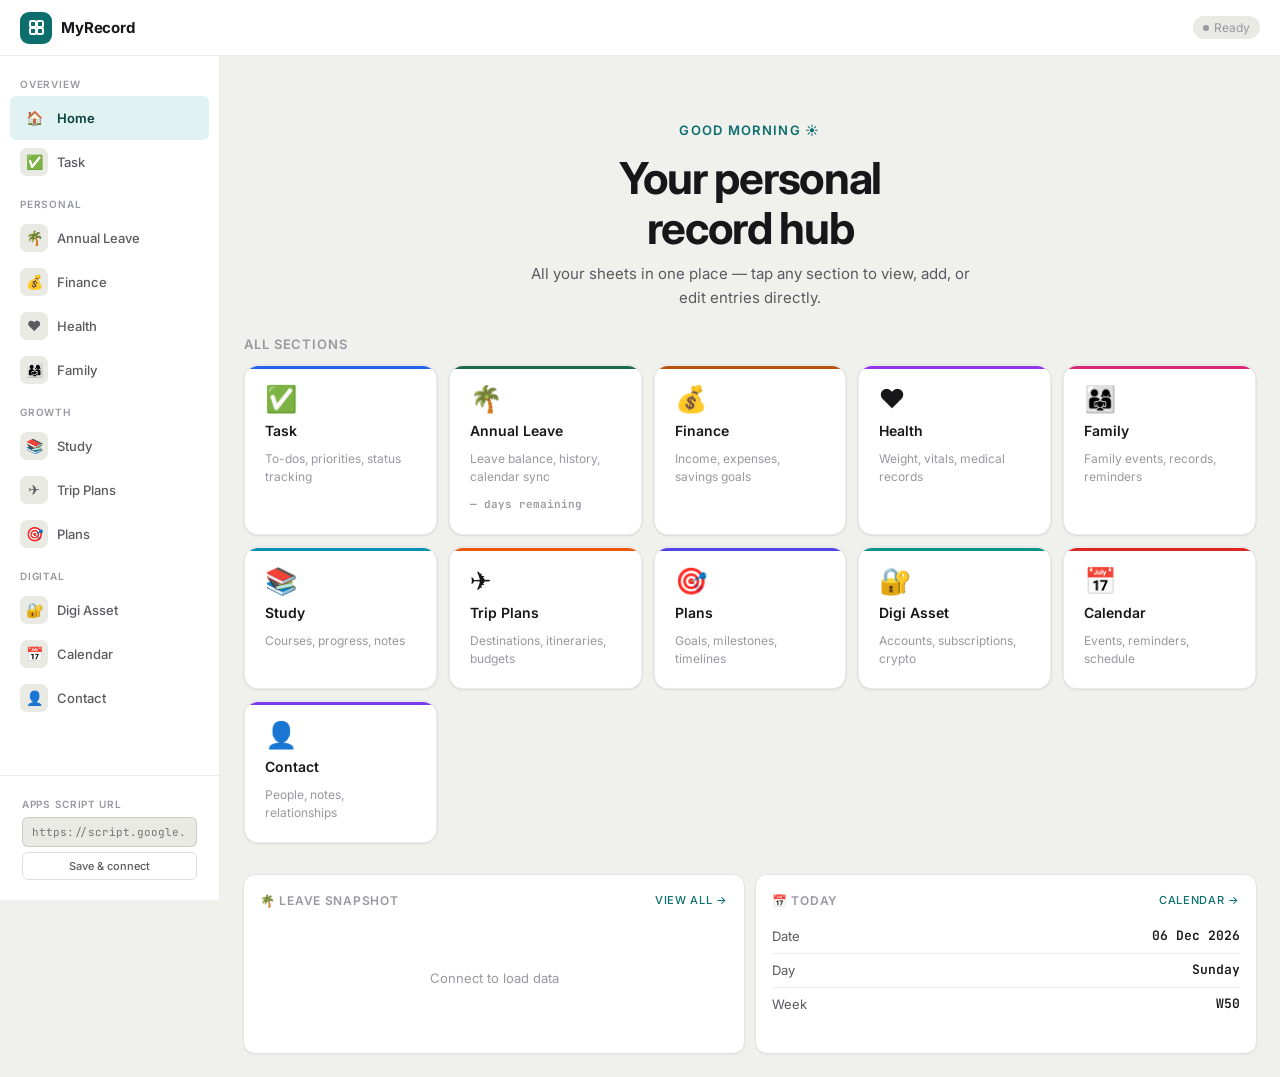
==== index.html @ 0ccb1ac9 "Add files via upload" ====
<!DOCTYPE html>
<html lang="en">
<head>
<meta charset="UTF-8"/><meta name="viewport" content="width=device-width,initial-scale=1.0"/>
<title>MyRecord — Home</title>
<link rel="preconnect" href="https://fonts.googleapis.com"/>
<link rel="preconnect" href="https://fonts.gstatic.com" crossorigin/>
<link href="https://fonts.googleapis.com/css2?family=Inter:wght@400;500;600;700&family=JetBrains+Mono:wght@500&display=swap" rel="stylesheet"/>
<link rel="stylesheet" href="_shared.css"/>
<style>
.home-hero{padding:2.5rem 0 1.5rem;text-align:center}
.home-hero h1{font-size:clamp(28px,5vw,44px);font-weight:700;letter-spacing:-.03em;line-height:1.15;margin-bottom:.5rem}
.home-hero p{font-size:15px;color:var(--text2);max-width:440px;margin:0 auto}
.home-hero .greeting{font-size:13px;font-weight:600;text-transform:uppercase;letter-spacing:.1em;color:var(--accent);margin-bottom:.75rem}
.section-grid{display:grid;grid-template-columns:repeat(auto-fill,minmax(180px,1fr));gap:12px;margin-bottom:2rem}
.section-card{
  background:var(--surface);border-radius:var(--r-lg);box-shadow:var(--sh);
  padding:1.25rem;text-decoration:none;color:var(--text);
  display:flex;flex-direction:column;gap:10px;
  transition:transform .15s,box-shadow .15s;border:1px solid var(--border);
  position:relative;overflow:hidden;
}
.section-card::before{
  content:'';position:absolute;top:0;left:0;right:0;height:3px;
  background:var(--card-color,var(--accent));
}
.section-card:hover{transform:translateY(-2px);box-shadow:var(--sh-md)}
.section-card-icon{font-size:26px;line-height:1}
.section-card-title{font-size:14px;font-weight:600;line-height:1.3}
.section-card-desc{font-size:12px;color:var(--text3);line-height:1.5}
.section-card-count{
  margin-top:auto;font-size:11px;font-weight:600;
  font-family:'JetBrains Mono',monospace;color:var(--text3);
}
.quick-section{margin-bottom:1.5rem}
.quick-section h2{font-size:13px;font-weight:600;text-transform:uppercase;letter-spacing:.07em;color:var(--text3);margin-bottom:10px}
.widget-row{display:grid;grid-template-columns:repeat(auto-fit,minmax(260px,1fr));gap:12px}
.widget{background:var(--surface);border-radius:var(--r);box-shadow:var(--sh);padding:1rem}
.widget-title{font-size:12px;font-weight:600;text-transform:uppercase;letter-spacing:.06em;color:var(--text3);margin-bottom:10px;display:flex;align-items:center;gap:6px}
.widget-title a{color:var(--accent);font-size:11px;margin-left:auto;text-decoration:none;font-weight:500}
.widget-title a:hover{text-decoration:underline}
.widget-row-item{display:flex;align-items:center;justify-content:space-between;padding:6px 0;border-bottom:1px solid var(--border);font-size:13px}
.widget-row-item:last-child{border-bottom:none}
.widget-row-item .wlabel{color:var(--text2)}
.widget-row-item .wval{font-weight:600;font-family:'JetBrains Mono',monospace}
</style>
</head>
<body>

<!-- Top bar -->
<div class="topbar">
  <div class="topbar-left">
    <button class="hamburger" onclick="toggleSidebar()">
      <svg viewBox="0 0 20 20"><path d="M2 5h16M2 10h16M2 15h16"/></svg>
    </button>
    <a class="brand" href="index.html">
      <div class="brand-mark">
        <svg viewBox="0 0 17 17"><rect x="2" y="2" width="6" height="6" rx="1.5"/><rect x="9" y="2" width="6" height="6" rx="1.5"/><rect x="2" y="9" width="6" height="6" rx="1.5"/><rect x="9" y="9" width="6" height="6" rx="1.5"/></svg>
      </div>
      MyRecord
    </a>
  </div>
  <div class="topbar-right">
    <button class="sync-pill" onclick="loadHome()">
      <div class="sdot" id="sdot"></div>
      <span id="slabel">Ready</span>
    </button>
  </div>
</div>

<!-- Sidebar -->
<aside class="sidebar" id="sidebar">
  <div class="sidebar-inner">
    <div class="nav-section">
      <span class="nav-label">Overview</span>
      <nav>
        <a href="index.html" data-page="index.html"><span class="nav-icon">🏠</span>Home</a>
        <a href="task.html" data-page="task.html"><span class="nav-icon">✅</span>Task</a>
      </nav>
    </div>
    <div class="nav-section">
      <span class="nav-label">Personal</span>
      <nav>
        <a href="leave.html" data-page="leave.html"><span class="nav-icon">🌴</span>Annual Leave</a>
        <a href="finance.html" data-page="finance.html"><span class="nav-icon">💰</span>Finance</a>
        <a href="health.html" data-page="health.html"><span class="nav-icon">❤️</span>Health</a>
        <a href="family.html" data-page="family.html"><span class="nav-icon">👨‍👩‍👧</span>Family</a>
      </nav>
    </div>
    <div class="nav-section">
      <span class="nav-label">Growth</span>
      <nav>
        <a href="study.html" data-page="study.html"><span class="nav-icon">📚</span>Study</a>
        <a href="trip.html" data-page="trip.html"><span class="nav-icon">✈️</span>Trip Plans</a>
        <a href="plans.html" data-page="plans.html"><span class="nav-icon">🎯</span>Plans</a>
      </nav>
    </div>
    <div class="nav-section">
      <span class="nav-label">Digital</span>
      <nav>
        <a href="digi.html" data-page="digi.html"><span class="nav-icon">🔐</span>Digi Asset</a>
        <a href="calendar.html" data-page="calendar.html"><span class="nav-icon">📅</span>Calendar</a>
        <a href="contact.html" data-page="contact.html"><span class="nav-icon">👤</span>Contact</a>
      </nav>
    </div>
  </div>
  <div class="sidebar-footer">
    <div class="url-config">
      <label>Apps Script URL</label>
      <input type="url" id="urlInput" placeholder="https://script.google.com/macros/s/.../exec"/>
      <button class="btn btn-ghost" onclick="saveUrl()">Save & connect</button>
    </div>
  </div>
</aside>

<div class="page" id="page">
  <div class="page-inner">
    <div class="home-hero">
      <div class="greeting" id="greeting">Good morning</div>
      <h1>Your personal<br>record hub</h1>
      <p>All your sheets in one place — tap any section to view, add, or edit entries directly.</p>
    </div>

    <div class="quick-section">
      <h2>All sections</h2>
      <div class="section-grid">
        <a class="section-card" href="task.html" style="--card-color:var(--c-task)">
          <div class="section-card-icon">✅</div>
          <div class="section-card-title">Task</div>
          <div class="section-card-desc">To-dos, priorities, status tracking</div>
        </a>
        <a class="section-card" href="leave.html" style="--card-color:var(--c-leave)">
          <div class="section-card-icon">🌴</div>
          <div class="section-card-title">Annual Leave</div>
          <div class="section-card-desc">Leave balance, history, calendar sync</div>
          <div class="section-card-count" id="leaveWidget">— days remaining</div>
        </a>
        <a class="section-card" href="finance.html" style="--card-color:var(--c-finance)">
          <div class="section-card-icon">💰</div>
          <div class="section-card-title">Finance</div>
          <div class="section-card-desc">Income, expenses, savings goals</div>
        </a>
        <a class="section-card" href="health.html" style="--card-color:var(--c-health)">
          <div class="section-card-icon">❤️</div>
          <div class="section-card-title">Health</div>
          <div class="section-card-desc">Weight, vitals, medical records</div>
        </a>
        <a class="section-card" href="family.html" style="--card-color:var(--c-family)">
          <div class="section-card-icon">👨‍👩‍👧</div>
          <div class="section-card-title">Family</div>
          <div class="section-card-desc">Family events, records, reminders</div>
        </a>
        <a class="section-card" href="study.html" style="--card-color:var(--c-study)">
          <div class="section-card-icon">📚</div>
          <div class="section-card-title">Study</div>
          <div class="section-card-desc">Courses, progress, notes</div>
        </a>
        <a class="section-card" href="trip.html" style="--card-color:var(--c-trip)">
          <div class="section-card-icon">✈️</div>
          <div class="section-card-title">Trip Plans</div>
          <div class="section-card-desc">Destinations, itineraries, budgets</div>
        </a>
        <a class="section-card" href="plans.html" style="--card-color:var(--c-plans)">
          <div class="section-card-icon">🎯</div>
          <div class="section-card-title">Plans</div>
          <div class="section-card-desc">Goals, milestones, timelines</div>
        </a>
        <a class="section-card" href="digi.html" style="--card-color:var(--c-digi)">
          <div class="section-card-icon">🔐</div>
          <div class="section-card-title">Digi Asset</div>
          <div class="section-card-desc">Accounts, subscriptions, crypto</div>
        </a>
        <a class="section-card" href="calendar.html" style="--card-color:var(--c-cal)">
          <div class="section-card-icon">📅</div>
          <div class="section-card-title">Calendar</div>
          <div class="section-card-desc">Events, reminders, schedule</div>
        </a>
        <a class="section-card" href="contact.html" style="--card-color:var(--c-contact)">
          <div class="section-card-icon">👤</div>
          <div class="section-card-title">Contact</div>
          <div class="section-card-desc">People, notes, relationships</div>
        </a>
      </div>
    </div>

    <div class="widget-row">
      <div class="widget">
        <div class="widget-title">🌴 Leave snapshot <a href="leave.html">View all →</a></div>
        <div id="leaveSnap"><div class="empty"><p>Connect to load data</p></div></div>
      </div>
      <div class="widget">
        <div class="widget-title">📅 Today <a href="calendar.html">Calendar →</a></div>
        <div id="todayWidget">
          <div class="widget-row-item"><span class="wlabel">Date</span><span class="wval" id="wDate">–</span></div>
          <div class="widget-row-item"><span class="wlabel">Day</span><span class="wval" id="wDay">–</span></div>
          <div class="widget-row-item"><span class="wlabel">Week</span><span class="wval" id="wWeek">–</span></div>
        </div>
      </div>
    </div>
  </div>
</div>
<div id="_toast" class="toast"></div>

<script src="_shared.js"></script>
<script>
// Greeting
const h = new Date().getHours();
document.getElementById("greeting").textContent = h<12?"Good morning ☀️":h<17?"Good afternoon 🌤":"Good evening 🌙";

// Today widget
const now = new Date();
const days = ["Sunday","Monday","Tuesday","Wednesday","Thursday","Friday","Saturday"];
document.getElementById("wDate").textContent = now.toLocaleDateString("en-GB",{day:"2-digit",month:"short",year:"numeric"});
document.getElementById("wDay").textContent = days[now.getDay()];
const jan1 = new Date(now.getFullYear(),0,1);
document.getElementById("wWeek").textContent = "W" + Math.ceil(((now-jan1)/86400000+jan1.getDay()+1)/7);

function saveUrl(){
  const v = document.getElementById("urlInput").value.trim();
  if(!v){toast("Paste your Apps Script URL","err");return;}
  localStorage.setItem("gs_url",v);
  toast("Saved — loading data…","ok");
  loadHome();
}

async function loadHome(){
  const url = localStorage.getItem("gs_url");
  if(!url){setSyncState("err","No URL");return;}
  setSyncState("spin","Loading…");
  try{
    const res = await fetch(url+"?action=read&sheet=Annual+Leave");
    const data = await res.json();
    if(data.entries){
      const rows = data.entries.filter(e=>!e.isBF&&e.id!==0);
      const last = rows[rows.length-1];
      const rem = last?parseFloat(last.remained):20;
      const spent = last?parseFloat(last.spent):0;
      document.getElementById("leaveWidget").textContent = rem+" days remaining";
      document.getElementById("leaveSnap").innerHTML = `
        <div class="widget-row-item"><span class="wlabel">Balance</span><span class="wval">20</span></div>
        <div class="widget-row-item"><span class="wlabel">Spent</span><span class="wval v-red">${spent.toFixed(1)}</span></div>
        <div class="widget-row-item"><span class="wlabel">Remaining</span><span class="wval v-green">${rem.toFixed(1)}</span></div>
        <div class="widget-row-item"><span class="wlabel">Entries</span><span class="wval">${rows.length}</span></div>
      `;
    }
    setSyncState("ok","Synced");
  }catch(e){setSyncState("err","Error");}
}

function toggleSidebar(){document.getElementById("sidebar").classList.toggle("open")}
function syncPage(){loadHome()}

// Set active nav
document.querySelectorAll("nav a[data-page]").forEach(a=>a.classList.toggle("active",a.dataset.page==="index.html"));
const inp=document.getElementById("urlInput");
if(inp&&localStorage.getItem("gs_url"))inp.value=localStorage.getItem("gs_url");

if(localStorage.getItem("gs_url")) loadHome();
</script>
</body>
</html>
---- _shared.css ----
/* ── Reset ── */
*,*::before,*::after{box-sizing:border-box;margin:0;padding:0}
img,svg{display:block;max-width:100%}

/* ── Tokens ── */
:root{
  --bg:#F0F0EC;
  --surface:#FFFFFF;
  --surface2:#EAEAE5;
  --surface3:#DEDED8;
  --border:rgba(0,0,0,0.07);
  --border-md:rgba(0,0,0,0.13);
  --text:#17171A;
  --text2:#5A5A60;
  --text3:#9898A0;
  --ink:#17171A;

  /* Accent — deep teal */
  --accent:#0D6E6E;
  --accent-light:#E0F2F2;
  --accent-text:#06403F;

  /* Status */
  --green:#1A6B4A; --green-bg:#E8F5EE; --green-text:#0D4A30;
  --red:#C0392B;   --red-bg:#FDECEA;   --red-text:#8B1A12;
  --amber:#B45309; --amber-bg:#FEF3E2; --amber-text:#7A4200;
  --blue:#1D4ED8;  --blue-bg:#EFF6FF;  --blue-text:#1E3A8A;
  --purple:#6D28D9;--purple-bg:#F5F3FF;--purple-text:#4C1D95;

  /* Page accent colours (each section has its own) */
  --c-task:   #2563EB;
  --c-leave:  #1A6B4A;
  --c-finance:#B45309;
  --c-health: #9333EA;
  --c-family: #DB2777;
  --c-study:  #0891B2;
  --c-trip:   #EA580C;
  --c-plans:  #4F46E5;
  --c-digi:   #0D9488;
  --c-cal:    #DC2626;
  --c-contact:#7C3AED;

  --r:10px;--r-sm:6px;--r-lg:14px;
  --sh:0 1px 3px rgba(0,0,0,0.07),0 0 0 0.5px rgba(0,0,0,0.07);
  --sh-md:0 4px 16px rgba(0,0,0,0.09),0 0 0 0.5px rgba(0,0,0,0.07);

  --nav-w:220px;
  --header-h:56px;
}

body{
  font-family:'Inter',system-ui,sans-serif;
  background:var(--bg);color:var(--text);
  font-size:14px;line-height:1.6;
  min-height:100vh;
}

/* ── Top header ── */
.topbar{
  position:fixed;top:0;left:0;right:0;z-index:100;
  height:var(--header-h);
  background:var(--surface);
  border-bottom:1px solid var(--border);
  display:flex;align-items:center;justify-content:space-between;
  padding:0 1.25rem;
  gap:12px;
}
.topbar-left{display:flex;align-items:center;gap:12px}
.hamburger{display:none;background:none;border:none;cursor:pointer;padding:6px;color:var(--text2)}
.hamburger svg{width:20px;height:20px;stroke:currentColor;fill:none;stroke-width:2;stroke-linecap:round}
.brand{display:flex;align-items:center;gap:9px;text-decoration:none;color:var(--text);font-weight:700;font-size:15px;letter-spacing:-.01em}
.brand-mark{
  width:32px;height:32px;background:var(--accent);border-radius:9px;
  display:flex;align-items:center;justify-content:center;flex-shrink:0;
}
.brand-mark svg{width:17px;height:17px;stroke:#fff;fill:none;stroke-width:2;stroke-linecap:round;stroke-linejoin:round}
.topbar-right{display:flex;align-items:center;gap:8px}
.sync-pill{display:flex;align-items:center;gap:5px;font-size:12px;color:var(--text3);background:var(--surface2);border-radius:99px;padding:4px 10px;cursor:pointer;border:none;font-family:inherit}
.sync-pill:hover{background:var(--surface3)}
.sdot{width:6px;height:6px;border-radius:50%;background:var(--text3);transition:background .3s;flex-shrink:0}
.sdot.ok{background:var(--green)}.sdot.err{background:var(--red)}.sdot.spin{background:var(--amber);animation:blink 1s infinite}
@keyframes blink{0%,100%{opacity:1}50%{opacity:.3}}

/* ── Sidebar nav ── */
.sidebar{
  position:fixed;top:var(--header-h);left:0;bottom:0;
  width:var(--nav-w);
  background:var(--surface);
  border-right:1px solid var(--border);
  overflow-y:auto;
  z-index:90;
  display:flex;flex-direction:column;
  transition:transform .25s cubic-bezier(.4,0,.2,1);
}
.sidebar-inner{flex:1;padding:.75rem .625rem}
.nav-section{margin-bottom:.25rem}
.nav-label{font-size:10px;font-weight:600;text-transform:uppercase;letter-spacing:.08em;color:var(--text3);padding:.5rem .625rem .25rem;display:block}
nav a{
  display:flex;align-items:center;gap:9px;
  padding:8px 10px;border-radius:var(--r-sm);
  font-size:13px;font-weight:500;color:var(--text2);
  text-decoration:none;transition:all .12s;
  white-space:nowrap;
}
nav a:hover{background:var(--surface2);color:var(--text)}
nav a.active{background:var(--accent-light);color:var(--accent-text);font-weight:600}
nav a .nav-icon{width:28px;height:28px;border-radius:7px;display:flex;align-items:center;justify-content:center;font-size:14px;flex-shrink:0;background:var(--surface2)}
nav a.active .nav-icon{background:var(--accent-light)}
.sidebar-footer{padding:.75rem;border-top:1px solid var(--border)}
.url-config{padding:.5rem .625rem}
.url-config label{display:block;font-size:10px;font-weight:600;text-transform:uppercase;letter-spacing:.07em;color:var(--text3);margin-bottom:5px}
.url-config input{width:100%;padding:7px 9px;font-size:11px;font-family:'JetBrains Mono',monospace;background:var(--surface2);border:1px solid var(--border-md);border-radius:var(--r-sm);color:var(--text)}
.url-config input:focus{outline:none;border-color:var(--accent)}
.url-config .btn{margin-top:5px;width:100%;justify-content:center;font-size:11px;padding:6px}

/* ── Page content ── */
.page{
  margin-left:var(--nav-w);
  padding-top:var(--header-h);
  min-height:100vh;
  display:flex;flex-direction:column;
}
.page-inner{flex:1;padding:1.5rem}

/* ── Page header ── */
.page-header{
  display:flex;align-items:flex-start;justify-content:space-between;
  margin-bottom:1.25rem;gap:12px;flex-wrap:wrap;
}
.page-title{font-size:22px;font-weight:700;letter-spacing:-.02em;line-height:1.2}
.page-subtitle{font-size:13px;color:var(--text2);margin-top:3px}
.page-actions{display:flex;gap:8px;align-items:center;flex-wrap:wrap}

/* ── Summary cards ── */
.stats-row{display:grid;grid-template-columns:repeat(auto-fit,minmax(140px,1fr));gap:10px;margin-bottom:1.25rem}
.stat-card{background:var(--surface);border-radius:var(--r);box-shadow:var(--sh);padding:12px 14px}
.stat-label{font-size:10px;font-weight:600;text-transform:uppercase;letter-spacing:.07em;color:var(--text3);margin-bottom:4px}
.stat-val{font-size:22px;font-weight:700;font-family:'JetBrains Mono',monospace;line-height:1.1;color:var(--text)}
.stat-sub{font-size:11px;color:var(--text3);margin-top:3px}
.stat-val.green{color:var(--green)}.stat-val.red{color:var(--red)}.stat-val.amber{color:var(--amber)}.stat-val.blue{color:var(--blue)}.stat-val.purple{color:var(--purple)}
.prog{height:4px;background:var(--surface3);border-radius:99px;margin-top:8px;overflow:hidden}
.prog-fill{height:100%;border-radius:99px;transition:width .5s}

/* ── Cards / panels ── */
.card{background:var(--surface);border-radius:var(--r);box-shadow:var(--sh);overflow:hidden}
.card-header{display:flex;align-items:center;justify-content:space-between;padding:12px 16px;border-bottom:1px solid var(--border)}
.card-header h2{font-size:14px;font-weight:600}
.card-body{padding:1rem}

/* ── Two-col layout ── */
.two-col{display:grid;grid-template-columns:320px 1fr;gap:16px;align-items:start}
.form-col{position:sticky;top:calc(var(--header-h) + 1.5rem)}

/* ── Forms ── */
.form-section-title{font-size:10px;font-weight:600;text-transform:uppercase;letter-spacing:.07em;color:var(--text3);margin-bottom:10px}
.field{margin-bottom:10px}
.field label{display:block;font-size:12px;font-weight:500;color:var(--text2);margin-bottom:4px}
.field input,.field select,.field textarea{
  width:100%;padding:8px 10px;font-size:13px;font-family:inherit;
  background:var(--surface);border:1px solid var(--border-md);border-radius:var(--r-sm);
  color:var(--text);transition:border-color .15s,box-shadow .15s;appearance:none;
}
.field input:focus,.field select:focus,.field textarea:focus{outline:none;border-color:var(--accent);box-shadow:0 0 0 3px rgba(13,110,110,.1)}
.field textarea{resize:vertical;min-height:72px}
.field-row{display:grid;grid-template-columns:1fr 1fr;gap:8px}
.field-row3{display:grid;grid-template-columns:1fr 1fr 1fr;gap:8px}

/* ── Buttons ── */
.btn{display:inline-flex;align-items:center;justify-content:center;gap:6px;padding:8px 14px;font-size:13px;font-weight:500;font-family:inherit;border-radius:var(--r-sm);cursor:pointer;transition:all .14s;border:1px solid transparent;white-space:nowrap;text-decoration:none}
.btn:active{transform:scale(.97)}
.btn-primary{background:var(--accent);color:#fff}
.btn-primary:hover{opacity:.88}
.btn-primary:disabled{opacity:.45;cursor:not-allowed}
.btn-ghost{background:transparent;border-color:var(--border-md);color:var(--text2)}
.btn-ghost:hover{background:var(--surface2)}
.btn-danger{background:var(--red-bg);color:var(--red)}
.btn-danger:hover{background:#f5c6c2}
.btn-full{width:100%}

/* ── Table ── */
.table-wrap{overflow-x:auto}
table{width:100%;border-collapse:collapse;font-size:13px}
th{padding:9px 12px;text-align:left;font-size:10px;font-weight:600;text-transform:uppercase;letter-spacing:.06em;color:var(--text3);background:var(--surface2);border-bottom:1px solid var(--border);white-space:nowrap;position:sticky;top:0;z-index:2}
th.r,td.r{text-align:right}
td{padding:10px 12px;border-bottom:1px solid var(--border);color:var(--text);vertical-align:middle;white-space:nowrap;overflow:hidden;text-overflow:ellipsis}
tbody tr{cursor:pointer;transition:background .1s}
tbody tr:hover td{background:var(--surface2)}
tbody tr.selected td{background:var(--accent-light)}
tr:last-child td{border-bottom:none}

/* ── Chips / badges ── */
.chip{display:inline-flex;align-items:center;font-size:11px;font-weight:500;padding:2px 9px;border-radius:99px}
.chip-green{background:var(--green-bg);color:var(--green-text)}
.chip-red{background:var(--red-bg);color:var(--red-text)}
.chip-amber{background:var(--amber-bg);color:var(--amber-text)}
.chip-blue{background:var(--blue-bg);color:var(--blue-text)}
.chip-purple{background:var(--purple-bg);color:var(--purple-text)}
.chip-gray{background:var(--surface2);color:var(--text2)}
.mono{font-family:'JetBrains Mono',monospace;font-size:12px}
.v-green{color:var(--green);font-weight:600}.v-red{color:var(--red);font-weight:600}.v-amber{color:var(--amber);font-weight:600}.v-dim{color:var(--text3)}

/* ── Edit drawer ── */
.drawer{
  position:fixed;right:-400px;top:var(--header-h);
  width:360px;height:calc(100vh - var(--header-h));
  background:var(--surface);border-left:1px solid var(--border);
  box-shadow:-4px 0 24px rgba(0,0,0,.09);z-index:80;
  transition:right .24s cubic-bezier(.4,0,.2,1);
  display:flex;flex-direction:column;
}
.drawer.open{right:0}
.drawer-hdr{display:flex;align-items:center;justify-content:space-between;padding:14px 1.25rem;border-bottom:1px solid var(--border);flex-shrink:0}
.drawer-hdr h3{font-size:15px;font-weight:600}
.drawer-close{background:none;border:none;cursor:pointer;color:var(--text3);font-size:22px;line-height:1;padding:2px 6px;border-radius:4px}
.drawer-close:hover{background:var(--surface2)}
.drawer-body{flex:1;overflow-y:auto;padding:1.25rem}
.drawer-foot{padding:1rem 1.25rem;border-top:1px solid var(--border);display:flex;gap:8px;flex-shrink:0}
.drawer-foot .btn{flex:1}

/* ── Toast ── */
.toast{
  position:fixed;bottom:1.5rem;left:50%;
  transform:translateX(-50%) translateY(16px);
  background:#17171A;color:#fff;font-size:13px;
  padding:10px 18px;border-radius:var(--r);
  opacity:0;transition:all .22s;pointer-events:none;z-index:9999;white-space:nowrap;
}
.toast.show{opacity:1;transform:translateX(-50%) translateY(0)}
.toast.err{background:var(--red)}.toast.ok{background:var(--green)}.toast.info{background:#17171A}

/* ── Modal overlay ── */
.modal-bg{display:none;position:fixed;inset:0;background:rgba(0,0,0,.38);z-index:200;align-items:center;justify-content:center;padding:1rem}
.modal-bg.open{display:flex}
.modal{background:var(--surface);border-radius:var(--r-lg);padding:1.5rem;width:100%;box-shadow:var(--sh-md)}
.modal h3{font-size:16px;font-weight:700;margin-bottom:6px}
.modal p{font-size:13px;color:var(--text2);line-height:1.6;margin-bottom:14px}
.modal-foot{display:flex;justify-content:flex-end;gap:8px;margin-top:16px}

/* ── Empty state ── */
.empty{text-align:center;padding:3rem 1rem;color:var(--text3)}
.empty-icon{font-size:2rem;margin-bottom:.5rem}
.empty p{font-size:13px}

/* ── Scrollbar ── */
::-webkit-scrollbar{width:5px;height:5px}
::-webkit-scrollbar-track{background:transparent}
::-webkit-scrollbar-thumb{background:var(--surface3);border-radius:99px}

/* ── Responsive ── */
@media(max-width:900px){
  :root{--nav-w:0px}
  .sidebar{transform:translateX(-220px);width:220px}
  .sidebar.open{transform:translateX(0);box-shadow:4px 0 24px rgba(0,0,0,.12)}
  .hamburger{display:flex}
  .page{margin-left:0}
  .two-col{grid-template-columns:1fr}
  .form-col{position:static}
  .drawer{width:100%;right:-100%}
}
@media(max-width:600px){
  .stats-row{grid-template-columns:1fr 1fr}
  .page-inner{padding:1rem}
  .page-title{font-size:18px}
}
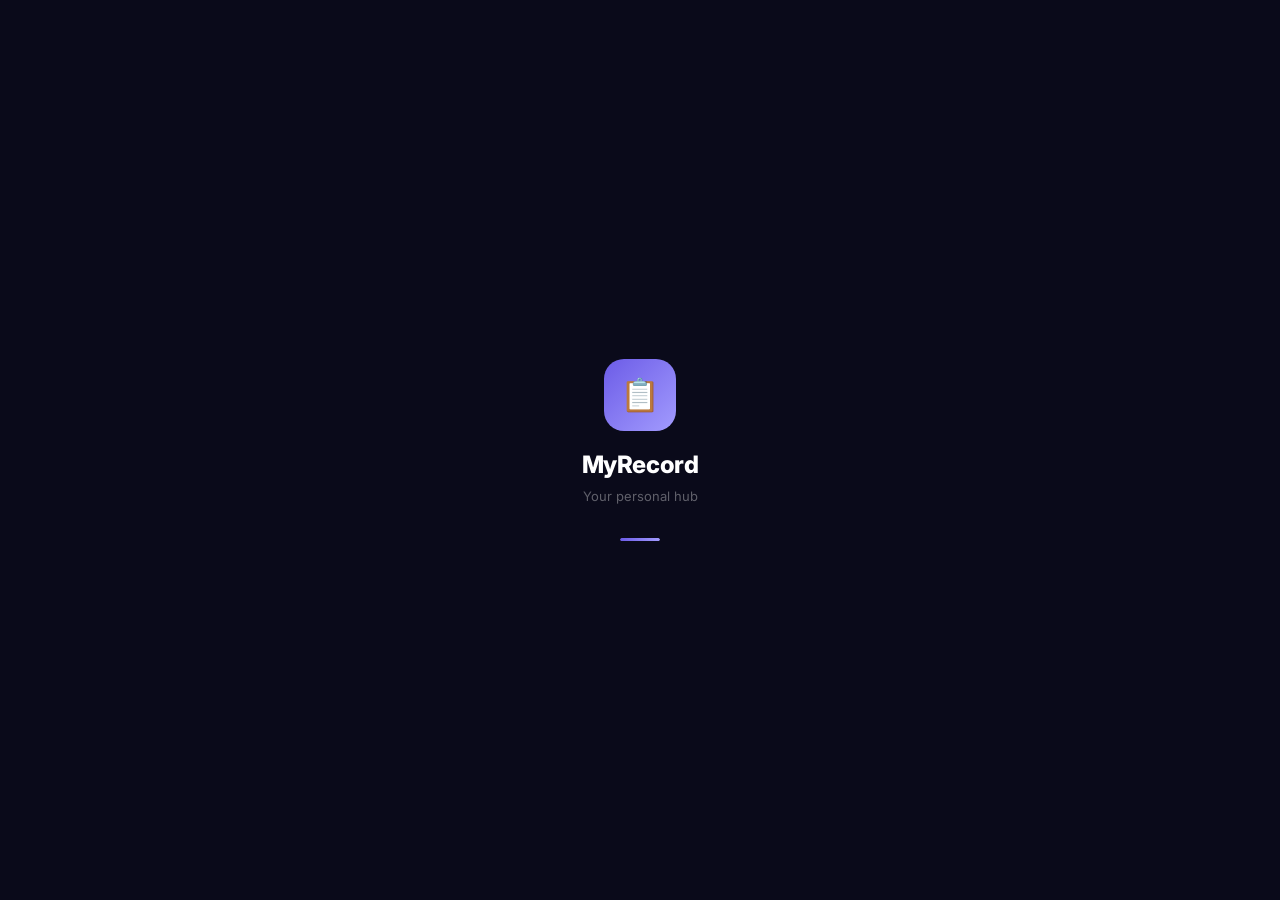
==== commit cbef9cfa: "Acleda like" ====
--- a/index.html
+++ b/index.html
@@ -1,261 +1,1052 @@
 <!DOCTYPE html>
 <html lang="en">
 <head>
-<meta charset="UTF-8"/><meta name="viewport" content="width=device-width,initial-scale=1.0"/>
-<title>MyRecord — Home</title>
+<meta charset="UTF-8"/>
+<meta name="viewport" content="width=device-width,initial-scale=1.0,maximum-scale=1.0,user-scalable=no"/>
+<meta name="mobile-web-app-capable" content="yes"/>
+<meta name="apple-mobile-web-app-capable" content="yes"/>
+<meta name="apple-mobile-web-app-status-bar-style" content="black-translucent"/>
+<title>MyRecord</title>
 <link rel="preconnect" href="https://fonts.googleapis.com"/>
-<link rel="preconnect" href="https://fonts.gstatic.com" crossorigin/>
-<link href="https://fonts.googleapis.com/css2?family=Inter:wght@400;500;600;700&family=JetBrains+Mono:wght@500&display=swap" rel="stylesheet"/>
-<link rel="stylesheet" href="_shared.css"/>
+<link href="https://fonts.googleapis.com/css2?family=Inter:wght@400;500;600;700;800&display=swap" rel="stylesheet"/>
 <style>
-.home-hero{padding:2.5rem 0 1.5rem;text-align:center}
-.home-hero h1{font-size:clamp(28px,5vw,44px);font-weight:700;letter-spacing:-.03em;line-height:1.15;margin-bottom:.5rem}
-.home-hero p{font-size:15px;color:var(--text2);max-width:440px;margin:0 auto}
-.home-hero .greeting{font-size:13px;font-weight:600;text-transform:uppercase;letter-spacing:.1em;color:var(--accent);margin-bottom:.75rem}
-.section-grid{display:grid;grid-template-columns:repeat(auto-fill,minmax(180px,1fr));gap:12px;margin-bottom:2rem}
-.section-card{
-  background:var(--surface);border-radius:var(--r-lg);box-shadow:var(--sh);
-  padding:1.25rem;text-decoration:none;color:var(--text);
-  display:flex;flex-direction:column;gap:10px;
-  transition:transform .15s,box-shadow .15s;border:1px solid var(--border);
+*,*::before,*::after{box-sizing:border-box;margin:0;padding:0;-webkit-tap-highlight-color:transparent}
+:root{
+  --bg:#0A0A1A;
+  --surface:#12122A;
+  --card:#1A1A35;
+  --card2:#20203E;
+  --border:rgba(255,255,255,0.08);
+  --text:#FFFFFF;
+  --text2:rgba(255,255,255,0.65);
+  --text3:rgba(255,255,255,0.35);
+  --accent:#6C5CE7;
+  --accent2:#A29BFE;
+  --teal:#00CEC9;
+  --pink:#FD79A8;
+  --amber:#FDCB6E;
+  --green:#00B894;
+  --red:#FF7675;
+  --orange:#E17055;
+  --blue:#74B9FF;
+  --purple:#A29BFE;
+  --nav-h:70px;
+}
+html,body{height:100%;overflow:hidden}
+body{
+  font-family:'Inter',system-ui,sans-serif;
+  background:var(--bg);color:var(--text);
+  font-size:14px;line-height:1.5;
+  display:flex;flex-direction:column;
+  max-width:430px;margin:0 auto;
+  position:relative;
+}
+
+/* ── Screens ── */
+.screen{
+  display:none;flex-direction:column;
+  height:calc(100vh - var(--nav-h));
+  overflow-y:auto;overflow-x:hidden;
+  padding-bottom:1rem;
+  -webkit-overflow-scrolling:touch;
+}
+.screen.active{display:flex}
+/* hide scrollbar */
+.screen::-webkit-scrollbar{display:none}
+.screen{-ms-overflow-style:none;scrollbar-width:none}
+
+/* ── Top status bar ── */
+.statusbar{
+  display:flex;align-items:center;justify-content:space-between;
+  padding:14px 20px 0;flex-shrink:0;
+}
+.statusbar-time{font-size:13px;font-weight:600;color:var(--text2)}
+.statusbar-icons{display:flex;gap:6px;align-items:center}
+.statusbar-icons svg{width:16px;height:16px;fill:var(--text2)}
+
+/* ── Hero card ── */
+.hero{
+  margin:12px 16px;
+  background:linear-gradient(135deg,#6C5CE7 0%,#a29bfe 50%,#fd79a8 100%);
+  border-radius:20px;padding:20px;position:relative;overflow:hidden;
+  flex-shrink:0;
+}
+.hero::before{
+  content:'';position:absolute;top:-40px;right:-40px;
+  width:140px;height:140px;background:rgba(255,255,255,0.08);
+  border-radius:50%;
+}
+.hero::after{
+  content:'';position:absolute;bottom:-30px;right:30px;
+  width:90px;height:90px;background:rgba(255,255,255,0.06);
+  border-radius:50%;
+}
+.hero-greeting{font-size:12px;font-weight:500;opacity:.8;margin-bottom:2px}
+.hero-name{font-size:20px;font-weight:800;letter-spacing:-.02em;margin-bottom:16px}
+.hero-stats{display:grid;grid-template-columns:1fr 1fr;gap:10px;position:relative;z-index:1}
+.hero-stat{background:rgba(255,255,255,0.15);border-radius:12px;padding:10px 12px;backdrop-filter:blur(10px)}
+.hero-stat-label{font-size:10px;font-weight:600;opacity:.75;text-transform:uppercase;letter-spacing:.06em;margin-bottom:3px}
+.hero-stat-val{font-size:18px;font-weight:700;letter-spacing:-.01em}
+.hero-stat-val.green{color:#00ffcc}
+.hero-stat-val.red{color:#ffb3b3}
+
+/* ── Section label ── */
+.section-label{
+  font-size:11px;font-weight:700;text-transform:uppercase;
+  letter-spacing:.1em;color:var(--text3);
+  padding:0 20px;margin:16px 0 10px;flex-shrink:0;
+}
+
+/* ── 4×4 icon grid ── */
+.icon-grid{
+  display:grid;grid-template-columns:repeat(4,1fr);
+  gap:10px;padding:0 16px;flex-shrink:0;
+}
+.grid-btn{
+  background:var(--card);border:1px solid var(--border);
+  border-radius:16px;padding:14px 8px 12px;
+  display:flex;flex-direction:column;align-items:center;gap:8px;
+  cursor:pointer;transition:transform .15s,background .15s;
+  text-decoration:none;color:var(--text);
+  -webkit-tap-highlight-color:transparent;
   position:relative;overflow:hidden;
 }
-.section-card::before{
-  content:'';position:absolute;top:0;left:0;right:0;height:3px;
-  background:var(--card-color,var(--accent));
-}
-.section-card:hover{transform:translateY(-2px);box-shadow:var(--sh-md)}
-.section-card-icon{font-size:26px;line-height:1}
-.section-card-title{font-size:14px;font-weight:600;line-height:1.3}
-.section-card-desc{font-size:12px;color:var(--text3);line-height:1.5}
-.section-card-count{
-  margin-top:auto;font-size:11px;font-weight:600;
-  font-family:'JetBrains Mono',monospace;color:var(--text3);
-}
-.quick-section{margin-bottom:1.5rem}
-.quick-section h2{font-size:13px;font-weight:600;text-transform:uppercase;letter-spacing:.07em;color:var(--text3);margin-bottom:10px}
-.widget-row{display:grid;grid-template-columns:repeat(auto-fit,minmax(260px,1fr));gap:12px}
-.widget{background:var(--surface);border-radius:var(--r);box-shadow:var(--sh);padding:1rem}
-.widget-title{font-size:12px;font-weight:600;text-transform:uppercase;letter-spacing:.06em;color:var(--text3);margin-bottom:10px;display:flex;align-items:center;gap:6px}
-.widget-title a{color:var(--accent);font-size:11px;margin-left:auto;text-decoration:none;font-weight:500}
-.widget-title a:hover{text-decoration:underline}
-.widget-row-item{display:flex;align-items:center;justify-content:space-between;padding:6px 0;border-bottom:1px solid var(--border);font-size:13px}
-.widget-row-item:last-child{border-bottom:none}
-.widget-row-item .wlabel{color:var(--text2)}
-.widget-row-item .wval{font-weight:600;font-family:'JetBrains Mono',monospace}
+.grid-btn:active{transform:scale(.94);background:var(--card2)}
+.grid-btn .btn-icon{
+  width:42px;height:42px;border-radius:12px;
+  display:flex;align-items:center;justify-content:center;
+  font-size:20px;flex-shrink:0;
+}
+.grid-btn .btn-label{font-size:11px;font-weight:600;text-align:center;line-height:1.2;color:var(--text2)}
+.grid-btn .btn-badge{
+  position:absolute;top:8px;right:8px;
+  background:var(--red);color:#fff;
+  font-size:9px;font-weight:700;
+  width:16px;height:16px;border-radius:50%;
+  display:flex;align-items:center;justify-content:center;
+}
+
+/* Icon background colors */
+.ic-task{background:rgba(108,92,231,.25)}
+.ic-leave{background:rgba(0,184,148,.25)}
+.ic-finance{background:rgba(253,203,110,.25)}
+.ic-health{background:rgba(255,118,117,.25)}
+.ic-family{background:rgba(253,121,168,.25)}
+.ic-study{background:rgba(116,185,255,.25)}
+.ic-trip{background:rgba(225,112,85,.25)}
+.ic-plans{background:rgba(162,155,254,.25)}
+.ic-digi{background:rgba(0,206,201,.25)}
+.ic-cal{background:rgba(253,203,110,.25)}
+.ic-contact{background:rgba(162,155,254,.25)}
+.ic-more{background:rgba(255,255,255,.1)}
+
+/* ── Quick stats row ── */
+.quick-row{
+  display:grid;grid-template-columns:1fr 1fr;
+  gap:10px;padding:0 16px;flex-shrink:0;
+}
+.quick-card{
+  background:var(--card);border:1px solid var(--border);
+  border-radius:16px;padding:14px;position:relative;overflow:hidden;
+}
+.quick-card::before{content:'';position:absolute;top:0;left:0;right:0;height:2px}
+.quick-card.leave::before{background:linear-gradient(90deg,var(--green),var(--teal))}
+.quick-card.task::before{background:linear-gradient(90deg,var(--accent),var(--purple))}
+.quick-card-label{font-size:10px;font-weight:600;text-transform:uppercase;letter-spacing:.07em;color:var(--text3);margin-bottom:6px}
+.quick-card-val{font-size:26px;font-weight:800;letter-spacing:-.02em;margin-bottom:2px}
+.quick-card-val.green{color:var(--green)}
+.quick-card-val.red{color:var(--red)}
+.quick-card-val.blue{color:var(--blue)}
+.quick-card-sub{font-size:11px;color:var(--text3)}
+.prog-mini{height:3px;background:rgba(255,255,255,.1);border-radius:99px;margin-top:8px}
+.prog-mini-fill{height:100%;border-radius:99px;background:linear-gradient(90deg,var(--green),var(--teal));transition:width .5s}
+
+/* ── Bottom nav ── */
+.bottom-nav{
+  height:var(--nav-h);background:var(--surface);
+  border-top:1px solid var(--border);
+  display:flex;align-items:center;justify-content:space-around;
+  flex-shrink:0;padding-bottom:env(safe-area-inset-bottom);
+}
+.nav-tab{
+  display:flex;flex-direction:column;align-items:center;gap:4px;
+  cursor:pointer;padding:8px 16px;border-radius:12px;
+  transition:background .15s;color:var(--text3);
+  background:none;border:none;font-family:inherit;
+  -webkit-tap-highlight-color:transparent;
+}
+.nav-tab.active{color:var(--accent2)}
+.nav-tab:active{background:rgba(255,255,255,.05)}
+.nav-tab svg{width:22px;height:22px;stroke:currentColor;fill:none;stroke-width:1.8;stroke-linecap:round;stroke-linejoin:round}
+.nav-tab span{font-size:10px;font-weight:600}
+.nav-tab.active svg{stroke:var(--accent2)}
+
+/* ── Detail screens (Leave, etc) ── */
+.screen-header{
+  display:flex;align-items:center;gap:12px;
+  padding:16px 20px 12px;flex-shrink:0;
+}
+.back-btn{
+  width:36px;height:36px;background:var(--card);
+  border-radius:10px;display:flex;align-items:center;justify-content:center;
+  cursor:pointer;border:1px solid var(--border);flex-shrink:0;
+}
+.back-btn svg{width:18px;height:18px;stroke:var(--text);fill:none;stroke-width:2;stroke-linecap:round;stroke-linejoin:round}
+.screen-title{font-size:18px;font-weight:700;letter-spacing:-.01em}
+
+/* Stats row */
+.stats-strip{
+  display:grid;grid-template-columns:repeat(3,1fr);
+  gap:8px;padding:0 16px;margin-bottom:12px;flex-shrink:0;
+}
+.stat-pill{background:var(--card);border:1px solid var(--border);border-radius:14px;padding:12px 10px;text-align:center}
+.stat-pill-val{font-size:18px;font-weight:800;letter-spacing:-.01em}
+.stat-pill-val.g{color:var(--green)}.stat-pill-val.r{color:var(--red)}.stat-pill-val.b{color:var(--blue)}
+.stat-pill-label{font-size:10px;color:var(--text3);margin-top:2px;font-weight:500}
+
+/* Form card */
+.form-card{
+  margin:0 16px 12px;background:var(--card);
+  border:1px solid var(--border);border-radius:16px;overflow:hidden;flex-shrink:0;
+}
+.form-card-header{
+  display:flex;align-items:center;justify-content:space-between;
+  padding:12px 16px;border-bottom:1px solid var(--border);
+}
+.form-card-header h3{font-size:13px;font-weight:700}
+.form-card-toggle{
+  font-size:11px;font-weight:600;color:var(--accent2);
+  background:none;border:none;cursor:pointer;font-family:inherit;padding:4px 8px;
+}
+.form-card-body{padding:14px 16px}
+.f-row{display:grid;grid-template-columns:1fr 1fr;gap:8px}
+.f-field{margin-bottom:10px}
+.f-field:last-child{margin-bottom:0}
+.f-field label{display:block;font-size:11px;font-weight:600;color:var(--text3);text-transform:uppercase;letter-spacing:.06em;margin-bottom:5px}
+.f-field input,.f-field select,.f-field textarea{
+  width:100%;padding:10px 12px;
+  background:var(--card2);border:1px solid var(--border);
+  border-radius:10px;color:var(--text);font-size:13px;font-family:inherit;
+  appearance:none;transition:border-color .15s;
+}
+.f-field input:focus,.f-field select:focus{outline:none;border-color:var(--accent2)}
+.f-field select option{background:var(--card2)}
+.add-btn{
+  width:100%;padding:13px;margin-top:4px;
+  background:linear-gradient(135deg,var(--accent),var(--accent2));
+  color:#fff;font-size:14px;font-weight:700;
+  border:none;border-radius:12px;cursor:pointer;
+  font-family:inherit;transition:opacity .15s;
+}
+.add-btn:active{opacity:.85}
+.add-btn:disabled{opacity:.4;cursor:not-allowed}
+
+/* Entry list */
+.entry-list{padding:0 16px;flex:1}
+.entry-card{
+  background:var(--card);border:1px solid var(--border);
+  border-radius:14px;padding:14px;margin-bottom:8px;
+  cursor:pointer;transition:background .12s;
+  display:flex;align-items:center;gap:12px;
+}
+.entry-card:active{background:var(--card2)}
+.entry-icon{
+  width:40px;height:40px;border-radius:11px;
+  display:flex;align-items:center;justify-content:center;
+  font-size:18px;flex-shrink:0;background:rgba(108,92,231,.2);
+}
+.entry-info{flex:1;min-width:0}
+.entry-title{font-size:13px;font-weight:600;margin-bottom:2px;
+  white-space:nowrap;overflow:hidden;text-overflow:ellipsis}
+.entry-sub{font-size:11px;color:var(--text3)}
+.entry-right{text-align:right;flex-shrink:0}
+.entry-val{font-size:14px;font-weight:700}
+.entry-val.g{color:var(--green)}.entry-val.r{color:var(--red)}
+.entry-date{font-size:10px;color:var(--text3);margin-top:2px}
+
+/* Edit sheet (bottom drawer) */
+.sheet-bg{display:none;position:fixed;inset:0;background:rgba(0,0,0,.6);z-index:200;align-items:flex-end}
+.sheet-bg.open{display:flex}
+.sheet{
+  background:var(--surface);border-radius:24px 24px 0 0;
+  padding:0 0 env(safe-area-inset-bottom);
+  width:100%;max-height:85vh;overflow-y:auto;
+}
+.sheet-handle{width:36px;height:4px;background:var(--border);border-radius:99px;margin:12px auto 0}
+.sheet-hdr{display:flex;align-items:center;justify-content:space-between;padding:16px 20px 12px}
+.sheet-hdr h3{font-size:16px;font-weight:700}
+.sheet-close{background:none;border:none;color:var(--text3);font-size:22px;cursor:pointer;padding:4px}
+.sheet-body{padding:0 20px}
+.sheet-foot{display:flex;gap:10px;padding:16px 20px}
+.sheet-foot .btn{flex:1;padding:13px;border-radius:12px;font-size:13px;font-weight:700;font-family:inherit;cursor:pointer;border:none}
+.btn-del{background:rgba(255,118,117,.15);color:var(--red)}
+.btn-save{background:linear-gradient(135deg,var(--accent),var(--accent2));color:#fff}
+
+/* Toast */
+.toast-wrap{position:fixed;top:20px;left:50%;transform:translateX(-50%);z-index:999;pointer-events:none}
+.toast{
+  background:rgba(30,30,60,.95);color:#fff;
+  font-size:13px;font-weight:500;
+  padding:10px 18px;border-radius:99px;
+  border:1px solid rgba(255,255,255,.1);
+  backdrop-filter:blur(20px);
+  opacity:0;transform:translateY(-8px);
+  transition:all .22s;white-space:nowrap;
+}
+.toast.show{opacity:1;transform:translateY(0)}
+.toast.ok{border-color:var(--green);color:var(--green)}
+.toast.err{border-color:var(--red);color:var(--red)}
+
+/* Progress bar */
+.prog-bar{height:6px;background:rgba(255,255,255,.1);border-radius:99px;overflow:hidden;margin:0 16px 16px;flex-shrink:0}
+.prog-bar-fill{height:100%;background:linear-gradient(90deg,var(--green),var(--teal));border-radius:99px;transition:width .5s}
+
+/* Cal checkbox row */
+.cal-check{display:flex;align-items:center;gap:8px;padding:10px 12px;background:rgba(116,185,255,.1);border-radius:10px;margin-bottom:10px}
+.cal-check label{font-size:12px;color:var(--blue);cursor:pointer;font-weight:500}
+.cal-check input{accent-color:var(--blue);width:14px;height:14px}
+
+/* Splash / loading */
+.splash{
+  position:fixed;inset:0;background:var(--bg);
+  display:flex;flex-direction:column;align-items:center;justify-content:center;
+  z-index:999;transition:opacity .4s;
+}
+.splash.hide{opacity:0;pointer-events:none}
+.splash-logo{
+  width:72px;height:72px;background:linear-gradient(135deg,var(--accent),var(--accent2));
+  border-radius:20px;display:flex;align-items:center;justify-content:center;
+  font-size:32px;margin-bottom:16px;
+  animation:pulse2 1.5s ease-in-out infinite;
+}
+@keyframes pulse2{0%,100%{transform:scale(1)}50%{transform:scale(1.05)}}
+.splash-name{font-size:24px;font-weight:800;letter-spacing:-.02em;margin-bottom:4px}
+.splash-sub{font-size:13px;color:var(--text3)}
+.loader{width:40px;height:3px;background:var(--card);border-radius:99px;margin-top:32px;overflow:hidden}
+.loader-fill{height:100%;background:linear-gradient(90deg,var(--accent),var(--accent2));border-radius:99px;animation:load 1.5s ease-in-out infinite}
+@keyframes load{0%{width:0%;margin-left:0}50%{width:60%}100%{width:0%;margin-left:100%}}
+
+/* Utility */
+.hidden{display:none!important}
+.divider{height:1px;background:var(--border);margin:4px 0}
 </style>
 </head>
 <body>
 
-<!-- Top bar -->
-<div class="topbar">
-  <div class="topbar-left">
-    <button class="hamburger" onclick="toggleSidebar()">
-      <svg viewBox="0 0 20 20"><path d="M2 5h16M2 10h16M2 15h16"/></svg>
-    </button>
-    <a class="brand" href="index.html">
-      <div class="brand-mark">
-        <svg viewBox="0 0 17 17"><rect x="2" y="2" width="6" height="6" rx="1.5"/><rect x="9" y="2" width="6" height="6" rx="1.5"/><rect x="2" y="9" width="6" height="6" rx="1.5"/><rect x="9" y="9" width="6" height="6" rx="1.5"/></svg>
+<!-- Splash -->
+<div class="splash" id="splash">
+  <div class="splash-logo">📋</div>
+  <div class="splash-name">MyRecord</div>
+  <div class="splash-sub">Your personal hub</div>
+  <div class="loader"><div class="loader-fill"></div></div>
+</div>
+
+<!-- Toast -->
+<div class="toast-wrap"><div class="toast" id="toast"></div></div>
+
+<!-- ════════════════════════════════
+     SCREEN: HOME
+════════════════════════════════ -->
+<div class="screen active" id="screen-home">
+  <!-- Status bar -->
+  <div class="statusbar">
+    <span class="statusbar-time" id="clockTime">--:--</span>
+    <div class="statusbar-icons">
+      <svg viewBox="0 0 24 24"><path d="M1 6l5.5 5.5L12 6l5.5 5.5L23 6"/></svg>
+      <svg viewBox="0 0 24 24"><rect x="2" y="7" width="20" height="14" rx="2"/><path d="M16 7V5a2 2 0 0 0-4 0v2"/></svg>
+    </div>
+  </div>
+
+  <!-- Hero card -->
+  <div class="hero">
+    <div class="hero-greeting" id="heroGreeting">Good morning</div>
+    <div class="hero-name">Pholline 👋</div>
+    <div class="hero-stats">
+      <div class="hero-stat">
+        <div class="hero-stat-label">Leave Left</div>
+        <div class="hero-stat-val green" id="heroLeave">—</div>
       </div>
-      MyRecord
-    </a>
-  </div>
-  <div class="topbar-right">
-    <button class="sync-pill" onclick="loadHome()">
-      <div class="sdot" id="sdot"></div>
-      <span id="slabel">Ready</span>
-    </button>
+      <div class="hero-stat">
+        <div class="hero-stat-label">Leave Used</div>
+        <div class="hero-stat-val red" id="heroUsed">—</div>
+      </div>
+    </div>
+  </div>
+
+  <!-- Section label -->
+  <div class="section-label">My Sections</div>
+
+  <!-- 4×4 grid -->
+  <div class="icon-grid">
+    <div class="grid-btn" onclick="openScreen('leave')">
+      <div class="btn-icon ic-leave">🌴</div>
+      <span class="btn-label">Annual Leave</span>
+    </div>
+    <div class="grid-btn" onclick="openScreen('task')">
+      <div class="btn-icon ic-task">✅</div>
+      <span class="btn-label">Task</span>
+    </div>
+    <div class="grid-btn" onclick="openScreen('finance')">
+      <div class="btn-icon ic-finance">💰</div>
+      <span class="btn-label">Finance</span>
+    </div>
+    <div class="grid-btn" onclick="openScreen('health')">
+      <div class="btn-icon ic-health">❤️</div>
+      <span class="btn-label">Health</span>
+    </div>
+    <div class="grid-btn" onclick="openScreen('family')">
+      <div class="btn-icon ic-family">👨‍👩‍👧</div>
+      <span class="btn-label">Family</span>
+    </div>
+    <div class="grid-btn" onclick="openScreen('study')">
+      <div class="btn-icon ic-study">📚</div>
+      <span class="btn-label">Study</span>
+    </div>
+    <div class="grid-btn" onclick="openScreen('trip')">
+      <div class="btn-icon ic-trip">✈️</div>
+      <span class="btn-label">Trip Plans</span>
+    </div>
+    <div class="grid-btn" onclick="openScreen('plans')">
+      <div class="btn-icon ic-plans">🎯</div>
+      <span class="btn-label">Plans</span>
+    </div>
+    <div class="grid-btn" onclick="openScreen('digi')">
+      <div class="btn-icon ic-digi">🔐</div>
+      <span class="btn-label">Digi Asset</span>
+    </div>
+    <div class="grid-btn" onclick="openScreen('calendar')">
+      <div class="btn-icon ic-cal">📅</div>
+      <span class="btn-label">Calendar</span>
+    </div>
+    <div class="grid-btn" onclick="openScreen('contact')">
+      <div class="btn-icon ic-contact">👤</div>
+      <span class="btn-label">Contact</span>
+    </div>
+    <div class="grid-btn" onclick="goSettings()">
+      <div class="btn-icon ic-more">⚙️</div>
+      <span class="btn-label">Settings</span>
+    </div>
   </div>
 </div>
 
-<!-- Sidebar -->
-<aside class="sidebar" id="sidebar">
-  <div class="sidebar-inner">
-    <div class="nav-section">
-      <span class="nav-label">Overview</span>
-      <nav>
-        <a href="index.html" data-page="index.html"><span class="nav-icon">🏠</span>Home</a>
-        <a href="task.html" data-page="task.html"><span class="nav-icon">✅</span>Task</a>
-      </nav>
-    </div>
-    <div class="nav-section">
-      <span class="nav-label">Personal</span>
-      <nav>
-        <a href="leave.html" data-page="leave.html"><span class="nav-icon">🌴</span>Annual Leave</a>
-        <a href="finance.html" data-page="finance.html"><span class="nav-icon">💰</span>Finance</a>
-        <a href="health.html" data-page="health.html"><span class="nav-icon">❤️</span>Health</a>
-        <a href="family.html" data-page="family.html"><span class="nav-icon">👨‍👩‍👧</span>Family</a>
-      </nav>
-    </div>
-    <div class="nav-section">
-      <span class="nav-label">Growth</span>
-      <nav>
-        <a href="study.html" data-page="study.html"><span class="nav-icon">📚</span>Study</a>
-        <a href="trip.html" data-page="trip.html"><span class="nav-icon">✈️</span>Trip Plans</a>
-        <a href="plans.html" data-page="plans.html"><span class="nav-icon">🎯</span>Plans</a>
-      </nav>
-    </div>
-    <div class="nav-section">
-      <span class="nav-label">Digital</span>
-      <nav>
-        <a href="digi.html" data-page="digi.html"><span class="nav-icon">🔐</span>Digi Asset</a>
-        <a href="calendar.html" data-page="calendar.html"><span class="nav-icon">📅</span>Calendar</a>
-        <a href="contact.html" data-page="contact.html"><span class="nav-icon">👤</span>Contact</a>
-      </nav>
-    </div>
-  </div>
-  <div class="sidebar-footer">
-    <div class="url-config">
-      <label>Apps Script URL</label>
-      <input type="url" id="urlInput" placeholder="https://script.google.com/macros/s/.../exec"/>
-      <button class="btn btn-ghost" onclick="saveUrl()">Save & connect</button>
-    </div>
-  </div>
-</aside>
-
-<div class="page" id="page">
-  <div class="page-inner">
-    <div class="home-hero">
-      <div class="greeting" id="greeting">Good morning</div>
-      <h1>Your personal<br>record hub</h1>
-      <p>All your sheets in one place — tap any section to view, add, or edit entries directly.</p>
-    </div>
-
-    <div class="quick-section">
-      <h2>All sections</h2>
-      <div class="section-grid">
-        <a class="section-card" href="task.html" style="--card-color:var(--c-task)">
-          <div class="section-card-icon">✅</div>
-          <div class="section-card-title">Task</div>
-          <div class="section-card-desc">To-dos, priorities, status tracking</div>
-        </a>
-        <a class="section-card" href="leave.html" style="--card-color:var(--c-leave)">
-          <div class="section-card-icon">🌴</div>
-          <div class="section-card-title">Annual Leave</div>
-          <div class="section-card-desc">Leave balance, history, calendar sync</div>
-          <div class="section-card-count" id="leaveWidget">— days remaining</div>
-        </a>
-        <a class="section-card" href="finance.html" style="--card-color:var(--c-finance)">
-          <div class="section-card-icon">💰</div>
-          <div class="section-card-title">Finance</div>
-          <div class="section-card-desc">Income, expenses, savings goals</div>
-        </a>
-        <a class="section-card" href="health.html" style="--card-color:var(--c-health)">
-          <div class="section-card-icon">❤️</div>
-          <div class="section-card-title">Health</div>
-          <div class="section-card-desc">Weight, vitals, medical records</div>
-        </a>
-        <a class="section-card" href="family.html" style="--card-color:var(--c-family)">
-          <div class="section-card-icon">👨‍👩‍👧</div>
-          <div class="section-card-title">Family</div>
-          <div class="section-card-desc">Family events, records, reminders</div>
-        </a>
-        <a class="section-card" href="study.html" style="--card-color:var(--c-study)">
-          <div class="section-card-icon">📚</div>
-          <div class="section-card-title">Study</div>
-          <div class="section-card-desc">Courses, progress, notes</div>
-        </a>
-        <a class="section-card" href="trip.html" style="--card-color:var(--c-trip)">
-          <div class="section-card-icon">✈️</div>
-          <div class="section-card-title">Trip Plans</div>
-          <div class="section-card-desc">Destinations, itineraries, budgets</div>
-        </a>
-        <a class="section-card" href="plans.html" style="--card-color:var(--c-plans)">
-          <div class="section-card-icon">🎯</div>
-          <div class="section-card-title">Plans</div>
-          <div class="section-card-desc">Goals, milestones, timelines</div>
-        </a>
-        <a class="section-card" href="digi.html" style="--card-color:var(--c-digi)">
-          <div class="section-card-icon">🔐</div>
-          <div class="section-card-title">Digi Asset</div>
-          <div class="section-card-desc">Accounts, subscriptions, crypto</div>
-        </a>
-        <a class="section-card" href="calendar.html" style="--card-color:var(--c-cal)">
-          <div class="section-card-icon">📅</div>
-          <div class="section-card-title">Calendar</div>
-          <div class="section-card-desc">Events, reminders, schedule</div>
-        </a>
-        <a class="section-card" href="contact.html" style="--card-color:var(--c-contact)">
-          <div class="section-card-icon">👤</div>
-          <div class="section-card-title">Contact</div>
-          <div class="section-card-desc">People, notes, relationships</div>
-        </a>
+<!-- ════════════════════════════════
+     SCREEN: LEAVE
+════════════════════════════════ -->
+<div class="screen" id="screen-leave">
+  <div class="screen-header">
+    <div class="back-btn" onclick="goHome()">
+      <svg viewBox="0 0 24 24"><polyline points="15 18 9 12 15 6"/></svg>
+    </div>
+    <div class="screen-title">🌴 Annual Leave</div>
+  </div>
+
+  <!-- Stats strip -->
+  <div class="stats-strip">
+    <div class="stat-pill">
+      <div class="stat-pill-val b">20</div>
+      <div class="stat-pill-label">Balance</div>
+    </div>
+    <div class="stat-pill">
+      <div class="stat-pill-val r" id="lSpent">–</div>
+      <div class="stat-pill-label">Spent</div>
+    </div>
+    <div class="stat-pill">
+      <div class="stat-pill-val g" id="lRem">–</div>
+      <div class="stat-pill-label">Remaining</div>
+    </div>
+  </div>
+
+  <!-- Progress -->
+  <div class="prog-bar"><div class="prog-bar-fill" id="lProgBar" style="width:0%"></div></div>
+
+  <!-- Add form -->
+  <div class="form-card">
+    <div class="form-card-header">
+      <h3>Add leave entry</h3>
+      <button class="form-card-toggle" onclick="toggleForm('leaveForm')">Hide ↑</button>
+    </div>
+    <div class="form-card-body" id="leaveForm">
+      <div class="f-row">
+        <div class="f-field"><label>Leave date</label><input type="date" id="lDate"/></div>
+        <div class="f-field"><label>Days</label><input type="number" id="lDays" min="0.5" step="0.5" placeholder="1"/></div>
       </div>
-    </div>
-
-    <div class="widget-row">
-      <div class="widget">
-        <div class="widget-title">🌴 Leave snapshot <a href="leave.html">View all →</a></div>
-        <div id="leaveSnap"><div class="empty"><p>Connect to load data</p></div></div>
+      <div class="f-field"><label>Reason</label>
+        <select id="lReason">
+          <option value="">Select…</option>
+          <option>Busy at home</option><option>Going to province</option>
+          <option>Going to homeland</option><option>Children Graduation</option>
+          <option>Medical</option><option>Other</option>
+        </select>
       </div>
-      <div class="widget">
-        <div class="widget-title">📅 Today <a href="calendar.html">Calendar →</a></div>
-        <div id="todayWidget">
-          <div class="widget-row-item"><span class="wlabel">Date</span><span class="wval" id="wDate">–</span></div>
-          <div class="widget-row-item"><span class="wlabel">Day</span><span class="wval" id="wDay">–</span></div>
-          <div class="widget-row-item"><span class="wlabel">Week</span><span class="wval" id="wWeek">–</span></div>
+      <div class="f-field"><label>Remark</label><input type="text" id="lRemark" placeholder="e.g. HCMC Marathon"/></div>
+      <div class="f-field"><label>Application date</label><input type="date" id="lAppDate"/></div>
+      <div class="cal-check">
+        <input type="checkbox" id="lCal" checked/>
+        <label for="lCal">📅 Add to Google Calendar</label>
+      </div>
+      <button class="add-btn" id="lAddBtn" onclick="addLeave()">+ Add Entry</button>
+    </div>
+  </div>
+
+  <!-- History -->
+  <div class="section-label" style="margin-top:4px">History <span id="lCount" style="color:var(--accent2);font-size:10px"></span></div>
+  <div class="entry-list" id="leaveList">
+    <div style="text-align:center;padding:2rem;color:var(--text3);font-size:13px">Loading…</div>
+  </div>
+</div>
+
+<!-- ════════════════════════════════
+     SCREEN: GENERIC (Task/Finance/Health/etc)
+════════════════════════════════ -->
+<div class="screen" id="screen-generic">
+  <div class="screen-header">
+    <div class="back-btn" onclick="goHome()">
+      <svg viewBox="0 0 24 24"><polyline points="15 18 9 12 15 6"/></svg>
+    </div>
+    <div class="screen-title" id="genericTitle">–</div>
+  </div>
+  <div class="form-card">
+    <div class="form-card-header">
+      <h3>Add entry</h3>
+      <button class="form-card-toggle" onclick="toggleForm('genericFormBody')">Hide ↑</button>
+    </div>
+    <div class="form-card-body" id="genericFormBody">
+      <div id="genericFields"></div>
+      <button class="add-btn" id="gAddBtn" onclick="addGeneric()">+ Add Entry</button>
+    </div>
+  </div>
+  <div class="section-label" style="margin-top:4px">Records <span id="gCount" style="color:var(--accent2);font-size:10px"></span></div>
+  <div class="entry-list" id="genericList">
+    <div style="text-align:center;padding:2rem;color:var(--text3);font-size:13px">Loading…</div>
+  </div>
+</div>
+
+<!-- ════════════════════════════════
+     SCREEN: SETTINGS
+════════════════════════════════ -->
+<div class="screen" id="screen-settings">
+  <div class="screen-header">
+    <div class="back-btn" onclick="goHome()">
+      <svg viewBox="0 0 24 24"><polyline points="15 18 9 12 15 6"/></svg>
+    </div>
+    <div class="screen-title">⚙️ Settings</div>
+  </div>
+  <div style="padding:0 16px">
+    <div class="form-card" style="margin:0 0 12px">
+      <div class="form-card-header"><h3>Google Sheets Connection</h3></div>
+      <div class="form-card-body">
+        <div class="f-field"><label>Apps Script URL</label>
+          <input type="url" id="settingsUrl" placeholder="https://script.google.com/macros/s/.../exec" style="font-size:11px"/>
         </div>
+        <button class="add-btn" onclick="saveSettings()">Save & Connect</button>
       </div>
     </div>
+    <div class="form-card" style="margin:0">
+      <div class="form-card-header"><h3>Connection Status</h3></div>
+      <div class="form-card-body">
+        <div style="display:flex;align-items:center;gap:10px;padding:8px 0">
+          <div style="width:10px;height:10px;border-radius:50%;background:var(--green);flex-shrink:0" id="connDot"></div>
+          <span style="font-size:13px;color:var(--text2)" id="connLabel">Not tested</span>
+        </div>
+        <button class="add-btn" style="background:var(--card2);color:var(--text2)" onclick="testConn()">Test Connection</button>
+      </div>
+    </div>
   </div>
 </div>
-<div id="_toast" class="toast"></div>
-
-<script src="_shared.js"></script>
+
+<!-- Bottom nav -->
+<div class="bottom-nav">
+  <button class="nav-tab active" id="tab-home" onclick="showTab('home')">
+    <svg viewBox="0 0 24 24"><path d="M3 9l9-7 9 7v11a2 2 0 0 1-2 2H5a2 2 0 0 1-2-2z"/><polyline points="9 22 9 12 15 12 15 22"/></svg>
+    <span>Home</span>
+  </button>
+  <button class="nav-tab" id="tab-leave" onclick="openScreen('leave')">
+    <svg viewBox="0 0 24 24"><rect x="3" y="4" width="18" height="18" rx="2"/><line x1="16" y1="2" x2="16" y2="6"/><line x1="8" y1="2" x2="8" y2="6"/><line x1="3" y1="10" x2="21" y2="10"/></svg>
+    <span>Leave</span>
+  </button>
+  <button class="nav-tab" id="tab-task" onclick="openScreen('task')">
+    <svg viewBox="0 0 24 24"><polyline points="9 11 12 14 22 4"/><path d="M21 12v7a2 2 0 0 1-2 2H5a2 2 0 0 1-2-2V5a2 2 0 0 1 2-2h11"/></svg>
+    <span>Tasks</span>
+  </button>
+  <button class="nav-tab" id="tab-settings" onclick="goSettings()">
+    <svg viewBox="0 0 24 24"><circle cx="12" cy="12" r="3"/><path d="M19.4 15a1.65 1.65 0 0 0 .33 1.82l.06.06a2 2 0 0 1-2.83 2.83l-.06-.06a1.65 1.65 0 0 0-1.82-.33 1.65 1.65 0 0 0-1 1.51V21a2 2 0 0 1-4 0v-.09A1.65 1.65 0 0 0 9 19.4a1.65 1.65 0 0 0-1.82.33l-.06.06a2 2 0 0 1-2.83-2.83l.06-.06A1.65 1.65 0 0 0 4.68 15a1.65 1.65 0 0 0-1.51-1H3a2 2 0 0 1 0-4h.09A1.65 1.65 0 0 0 4.6 9a1.65 1.65 0 0 0-.33-1.82l-.06-.06a2 2 0 0 1 2.83-2.83l.06.06A1.65 1.65 0 0 0 9 4.68a1.65 1.65 0 0 0 1-1.51V3a2 2 0 0 1 4 0v.09a1.65 1.65 0 0 0 1 1.51 1.65 1.65 0 0 0 1.82-.33l.06-.06a2 2 0 0 1 2.83 2.83l-.06.06A1.65 1.65 0 0 0 19.4 9a1.65 1.65 0 0 0 1.51 1H21a2 2 0 0 1 0 4h-.09a1.65 1.65 0 0 0-1.51 1z"/></svg>
+    <span>Settings</span>
+  </button>
+</div>
+
+<!-- Edit bottom sheet -->
+<div class="sheet-bg" id="editSheet" onclick="closeSheet(event)">
+  <div class="sheet" id="sheetInner">
+    <div class="sheet-handle"></div>
+    <div class="sheet-hdr">
+      <h3 id="sheetTitle">Edit entry</h3>
+      <button class="sheet-close" onclick="closeSheetDirect()">×</button>
+    </div>
+    <div class="sheet-body" id="sheetBody"></div>
+    <div class="sheet-foot">
+      <button class="btn btn-del" onclick="deleteEntry()">🗑 Delete</button>
+      <button class="btn btn-save" onclick="saveEntry()">Save changes</button>
+    </div>
+  </div>
+</div>
+
 <script>
-// Greeting
-const h = new Date().getHours();
-document.getElementById("greeting").textContent = h<12?"Good morning ☀️":h<17?"Good afternoon 🌤":"Good evening 🌙";
-
-// Today widget
-const now = new Date();
-const days = ["Sunday","Monday","Tuesday","Wednesday","Thursday","Friday","Saturday"];
-document.getElementById("wDate").textContent = now.toLocaleDateString("en-GB",{day:"2-digit",month:"short",year:"numeric"});
-document.getElementById("wDay").textContent = days[now.getDay()];
-const jan1 = new Date(now.getFullYear(),0,1);
-document.getElementById("wWeek").textContent = "W" + Math.ceil(((now-jan1)/86400000+jan1.getDay()+1)/7);
-
-function saveUrl(){
-  const v = document.getElementById("urlInput").value.trim();
-  if(!v){toast("Paste your Apps Script URL","err");return;}
-  localStorage.setItem("gs_url",v);
-  toast("Saved — loading data…","ok");
-  loadHome();
-}
-
-async function loadHome(){
-  const url = localStorage.getItem("gs_url");
-  if(!url){setSyncState("err","No URL");return;}
-  setSyncState("spin","Loading…");
-  try{
-    const res = await fetch(url+"?action=read&sheet=Annual+Leave");
-    const data = await res.json();
-    if(data.entries){
-      const rows = data.entries.filter(e=>!e.isBF&&e.id!==0);
-      const last = rows[rows.length-1];
-      const rem = last?parseFloat(last.remained):20;
-      const spent = last?parseFloat(last.spent):0;
-      document.getElementById("leaveWidget").textContent = rem+" days remaining";
-      document.getElementById("leaveSnap").innerHTML = `
-        <div class="widget-row-item"><span class="wlabel">Balance</span><span class="wval">20</span></div>
-        <div class="widget-row-item"><span class="wlabel">Spent</span><span class="wval v-red">${spent.toFixed(1)}</span></div>
-        <div class="widget-row-item"><span class="wlabel">Remaining</span><span class="wval v-green">${rem.toFixed(1)}</span></div>
-        <div class="widget-row-item"><span class="wlabel">Entries</span><span class="wval">${rows.length}</span></div>
-      `;
+// ══════════════════════════════════════════
+//  CONFIG
+// ══════════════════════════════════════════
+const GS_URL = "https://script.google.com/macros/s/AKfycbz9TURWIT_vdjoPqCDdmC503sblckjXSoM-Bu2nPRS1URTCBGHLYV81Rga0Fmkxn5qH3A/exec";
+const BALANCE = 20;
+
+// Page configs
+const PAGE_CONFIG = {
+  task:     { icon:"✅", sheet:"Task",      label:"Task",      cols:["Title","Priority","Status","Due Date","Notes"],
+              fields:[{t:"text",n:"Title"},{t:"select",n:"Priority",o:["High","Medium","Low"]},{t:"select",n:"Status",o:["Open","In Progress","Done","Cancelled"]},{t:"date",n:"Due Date"},{t:"text",n:"Notes"}]},
+  finance:  { icon:"💰", sheet:"Finance",   label:"Finance",   cols:["Date","Category","Description","Amount","Type","Notes"],
+              fields:[{t:"date",n:"Date"},{t:"select",n:"Category",o:["Income","Food","Transport","Utilities","Health","Entertainment","Other"]},{t:"text",n:"Description"},{t:"number",n:"Amount"},{t:"select",n:"Type",o:["Income","Expense"]},{t:"text",n:"Notes"}]},
+  health:   { icon:"❤️", sheet:"Health",    label:"Health",    cols:["Date","Type","Value","Unit","Notes"],
+              fields:[{t:"date",n:"Date"},{t:"select",n:"Type",o:["Weight","Blood Pressure","Heart Rate","Steps","Sleep","Medication","Doctor Visit","Other"]},{t:"text",n:"Value"},{t:"text",n:"Unit"},{t:"text",n:"Notes"}]},
+  family:   { icon:"👨‍👩‍👧", sheet:"Family",   label:"Family",   cols:["Date","Member","Event","Description","Notes"],
+              fields:[{t:"date",n:"Date"},{t:"text",n:"Member"},{t:"select",n:"Event",o:["Birthday","Anniversary","Medical","School","Travel","Gathering","Other"]},{t:"text",n:"Description"},{t:"text",n:"Notes"}]},
+  study:    { icon:"📚", sheet:"Study",     label:"Study",     cols:["Date","Course","Topic","Progress","Source","Notes"],
+              fields:[{t:"date",n:"Date"},{t:"text",n:"Course"},{t:"text",n:"Topic"},{t:"select",n:"Progress",o:["Not Started","In Progress","Completed"]},{t:"text",n:"Source"},{t:"text",n:"Notes"}]},
+  trip:     { icon:"✈️", sheet:"Trip Plans",label:"Trip Plans",cols:["Destination","Start Date","End Date","Status","Budget","Notes"],
+              fields:[{t:"text",n:"Destination"},{t:"date",n:"Start Date"},{t:"date",n:"End Date"},{t:"select",n:"Status",o:["Planning","Confirmed","Completed","Cancelled"]},{t:"number",n:"Budget"},{t:"text",n:"Notes"}]},
+  plans:    { icon:"🎯", sheet:"Plans",     label:"Plans",     cols:["Title","Category","Target Date","Status","Priority","Notes"],
+              fields:[{t:"text",n:"Title"},{t:"select",n:"Category",o:["Career","Health","Finance","Family","Personal","Education","Other"]},{t:"date",n:"Target Date"},{t:"select",n:"Status",o:["Active","On Hold","Completed","Cancelled"]},{t:"select",n:"Priority",o:["High","Medium","Low"]},{t:"text",n:"Notes"}]},
+  digi:     { icon:"🔐", sheet:"Digi Asset",label:"Digi Asset",cols:["Name","Category","Account","Value","Notes"],
+              fields:[{t:"text",n:"Name"},{t:"select",n:"Category",o:["Crypto","Investment","Domain","Subscription","Account","Software","Other"]},{t:"text",n:"Account"},{t:"text",n:"Value"},{t:"text",n:"Notes"}]},
+  calendar: { icon:"📅", sheet:"Calendar",  label:"Calendar",  cols:["Date","Title","Type","Description","Notes"],
+              fields:[{t:"date",n:"Date"},{t:"text",n:"Title"},{t:"select",n:"Type",o:["Event","Reminder","Holiday","Birthday","Meeting","Other"]},{t:"text",n:"Description"},{t:"text",n:"Notes"}]},
+  contact:  { icon:"👤", sheet:"Contact",   label:"Contact",   cols:["Name","Relationship","Phone","Email","Notes"],
+              fields:[{t:"text",n:"Name"},{t:"select",n:"Relationship",o:["Family","Friend","Colleague","Business","Other"]},{t:"text",n:"Phone"},{t:"text",n:"Email"},{t:"text",n:"Notes"}]},
+};
+
+// State
+let currentScreen = "home";
+let currentConfig = null;
+let genericRows = [];
+let leaveEntries = [];
+let editData = null;
+let editSheet = null;
+
+// ══════════════════════════════════════════
+//  INIT
+// ══════════════════════════════════════════
+window.addEventListener("DOMContentLoaded", () => {
+  // Clock
+  updateClock();
+  setInterval(updateClock, 10000);
+  // Greeting
+  const h = new Date().getHours();
+  document.getElementById("heroGreeting").textContent = h<12?"Good morning ☀️":h<17?"Good afternoon 🌤":"Good evening 🌙";
+  // Dates
+  document.getElementById("lDate").value = tod();
+  document.getElementById("lAppDate").value = tod();
+  // Settings URL
+  document.getElementById("settingsUrl").value = GS_URL;
+  // Load
+  setTimeout(() => {
+    document.getElementById("splash").classList.add("hide");
+    loadLeaveStats();
+  }, 1600);
+});
+
+function updateClock() {
+  const n = new Date();
+  document.getElementById("clockTime").textContent =
+    n.getHours().toString().padStart(2,"0")+":"+n.getMinutes().toString().padStart(2,"0");
+}
+
+function tod() { return new Date().toISOString().slice(0,10); }
+
+// ══════════════════════════════════════════
+//  NAVIGATION
+// ══════════════════════════════════════════
+function openScreen(name) {
+  document.querySelectorAll(".screen").forEach(s => s.classList.remove("active"));
+  document.querySelectorAll(".nav-tab").forEach(t => t.classList.remove("active"));
+
+  if (name === "leave") {
+    document.getElementById("screen-leave").classList.add("active");
+    document.getElementById("tab-leave").classList.add("active");
+    loadLeave();
+  } else if (name === "home") {
+    document.getElementById("screen-home").classList.add("active");
+    document.getElementById("tab-home").classList.add("active");
+  } else if (PAGE_CONFIG[name]) {
+    loadGeneric(name);
+    document.getElementById("screen-generic").classList.add("active");
+  }
+  currentScreen = name;
+  // scroll to top
+  const el = document.getElementById("screen-"+name) || document.getElementById("screen-generic");
+  if (el) el.scrollTop = 0;
+}
+
+function goHome() { openScreen("home"); }
+function showTab(t) { openScreen(t); }
+function goSettings() {
+  document.querySelectorAll(".screen").forEach(s => s.classList.remove("active"));
+  document.querySelectorAll(".nav-tab").forEach(t => t.classList.remove("active"));
+  document.getElementById("screen-settings").classList.add("active");
+  document.getElementById("tab-settings").classList.add("active");
+  currentScreen = "settings";
+}
+
+function toggleForm(id) {
+  const el = document.getElementById(id);
+  const btn = el.previousElementSibling.querySelector(".form-card-toggle");
+  if (el.style.display === "none") { el.style.display = "block"; btn.textContent = "Hide ↑"; }
+  else { el.style.display = "none"; btn.textContent = "Show ↓"; }
+}
+
+// ══════════════════════════════════════════
+//  GS FETCH
+// ══════════════════════════════════════════
+async function gsFetch(params) {
+  const url = GS_URL + "?" + new URLSearchParams(params).toString();
+  const res = await fetch(url);
+  const txt = await res.text();
+  try { return JSON.parse(txt); }
+  catch(e) { throw new Error("Bad response: " + txt.slice(0,80)); }
+}
+
+// ══════════════════════════════════════════
+//  LEAVE
+// ══════════════════════════════════════════
+async function loadLeaveStats() {
+  try {
+    const data = await gsFetch({ action:"read", sheet:"Annual Leave" });
+    leaveEntries = data.entries || [];
+    updateLeaveHero();
+  } catch(e) {}
+}
+
+async function loadLeave() {
+  document.getElementById("leaveList").innerHTML = '<div style="text-align:center;padding:2rem;color:var(--text3);font-size:13px">Loading…</div>';
+  try {
+    const data = await gsFetch({ action:"read", sheet:"Annual Leave" });
+    leaveEntries = data.entries || [];
+    renderLeave();
+    updateLeaveHero();
+  } catch(e) {
+    document.getElementById("leaveList").innerHTML = '<div style="text-align:center;padding:2rem;color:var(--red);font-size:13px">Could not load data</div>';
+    toast("Error: "+e.message, "err");
+  }
+}
+
+function updateLeaveHero() {
+  const rows = leaveEntries.filter(e => !e.isBF && e.id !== 0 && e.id !== "0");
+  const last = rows[rows.length-1];
+  const rem  = last ? parseFloat(last.remained) : BALANCE;
+  const spent = last ? parseFloat(last.spent) : 0;
+  document.getElementById("heroLeave").textContent = rem.toFixed(1)+" d";
+  document.getElementById("heroUsed").textContent  = spent.toFixed(1)+" d";
+}
+
+function renderLeave() {
+  const rows = leaveEntries.filter(e => !e.isBF && e.id !== 0 && e.id !== "0");
+  const last = rows[rows.length-1];
+  const spent = last ? parseFloat(last.spent) : 0;
+  const rem   = last ? parseFloat(last.remained) : BALANCE;
+  const pct   = Math.round(spent/BALANCE*100);
+
+  document.getElementById("lSpent").textContent = spent.toFixed(1);
+  document.getElementById("lRem").textContent   = rem.toFixed(1);
+  document.getElementById("lRem").className = "stat-pill-val " + (rem<=3?"r":rem<=7?"":"g");
+  document.getElementById("lProgBar").style.width = pct+"%";
+  document.getElementById("lCount").textContent = rows.length+" entries";
+
+  const list = document.getElementById("leaveList");
+  if (!rows.length) {
+    list.innerHTML = '<div style="text-align:center;padding:2rem;color:var(--text3);font-size:13px">No entries yet. Add one above.</div>';
+    return;
+  }
+  list.innerHTML = [...rows].reverse().map(e => {
+    const rem2 = parseFloat(e.remained);
+    const cls = rem2<=3?"r":rem2<=7?"":"g";
+    return `<div class="entry-card" onclick="openLeaveEdit(${JSON.stringify(e).replace(/"/g,"&quot;")})">
+      <div class="entry-icon" style="background:rgba(0,184,148,.2)">🌴</div>
+      <div class="entry-info">
+        <div class="entry-title">${e.reason||"Leave"} ${e.remark?"· "+e.remark:""}</div>
+        <div class="entry-sub">${fmtDate(e.date)}</div>
+      </div>
+      <div class="entry-right">
+        <div class="entry-val ${cls}">${parseFloat(e.applied).toFixed(1)}d</div>
+        <div class="entry-date">${parseFloat(e.remained).toFixed(1)} left</div>
+      </div>
+    </div>`;
+  }).join("");
+}
+
+async function addLeave() {
+  const date   = document.getElementById("lDate").value;
+  const days   = parseFloat(document.getElementById("lDays").value);
+  const reason = document.getElementById("lReason").value || "Other";
+  const remark = document.getElementById("lRemark").value.trim();
+  const appDate= document.getElementById("lAppDate").value;
+  const addCal = document.getElementById("lCal").checked;
+
+  if (!date || !days || days<=0) { toast("Fill in date and days","err"); return; }
+
+  const btn = document.getElementById("lAddBtn");
+  btn.disabled=true; btn.textContent="Saving…";
+  try {
+    const data = await gsFetch({action:"add",sheet:"Annual Leave",date,applied:days,reason,remark,appDate});
+    if (data.error) throw new Error(data.error);
+    toast("Entry saved ✓","ok");
+    document.getElementById("lDays").value="";
+    document.getElementById("lRemark").value="";
+    document.getElementById("lReason").value="";
+    await loadLeave();
+    if (addCal) addToCalendar({date,applied:days,reason,remark});
+  } catch(e) { toast("Error: "+e.message,"err"); }
+  finally { btn.disabled=false; btn.textContent="+ Add Entry"; }
+}
+
+function openLeaveEdit(e) {
+  editData = e; editSheet = "Annual Leave";
+  document.getElementById("sheetTitle").textContent = "Edit Leave Entry";
+  document.getElementById("sheetBody").innerHTML = `
+    <input type="hidden" id="sheetId" value="${e.id}"/>
+    <div class="f-row">
+      <div class="f-field"><label>Date</label><input type="date" id="sDate" value="${e.date||""}"/></div>
+      <div class="f-field"><label>Days</label><input type="number" id="sDays" min="0.5" step="0.5" value="${e.applied||""}"/></div>
+    </div>
+    <div class="f-field"><label>Reason</label>
+      <select id="sReason">
+        ${["Busy at home","Going to province","Going to homeland","Children Graduation","Medical","Other"].map(o=>`<option ${e.reason===o?"selected":""}>${o}</option>`).join("")}
+      </select>
+    </div>
+    <div class="f-field"><label>Remark</label><input type="text" id="sRemark" value="${e.remark||""}"/></div>
+    <div class="f-field"><label>Application date</label><input type="date" id="sAppDate" value="${e.appDate||""}"/></div>
+  `;
+  document.getElementById("editSheet").classList.add("open");
+}
+
+async function saveEntry() {
+  if (editSheet === "Annual Leave") {
+    const id      = document.getElementById("sheetId").value;
+    const date    = document.getElementById("sDate").value;
+    const applied = parseFloat(document.getElementById("sDays").value);
+    const reason  = document.getElementById("sReason").value;
+    const remark  = document.getElementById("sRemark").value.trim();
+    const appDate = document.getElementById("sAppDate").value;
+    if (!date||!applied||applied<=0){ toast("Fill in date and days","err"); return; }
+    try {
+      await gsFetch({action:"delete",sheet:"Annual Leave",id});
+      await gsFetch({action:"add",sheet:"Annual Leave",date,applied,reason,remark,appDate});
+      toast("Updated ✓","ok"); closeSheetDirect(); await loadLeave();
+    } catch(e) { toast("Error: "+e.message,"err"); }
+  } else {
+    const id = document.getElementById("sheetId").value;
+    const params = {action:"update", sheet:editSheet, id};
+    const cfg = currentConfig;
+    if (cfg) {
+      cfg.fields.forEach(f => {
+        const el = document.getElementById("s_"+f.n.replace(/ /g,"_"));
+        if (el) params[f.n] = el.value.trim();
+      });
     }
-    setSyncState("ok","Synced");
-  }catch(e){setSyncState("err","Error");}
-}
-
-function toggleSidebar(){document.getElementById("sidebar").classList.toggle("open")}
-function syncPage(){loadHome()}
-
-// Set active nav
-document.querySelectorAll("nav a[data-page]").forEach(a=>a.classList.toggle("active",a.dataset.page==="index.html"));
-const inp=document.getElementById("urlInput");
-if(inp&&localStorage.getItem("gs_url"))inp.value=localStorage.getItem("gs_url");
-
-if(localStorage.getItem("gs_url")) loadHome();
+    try {
+      const data = await gsFetch(params);
+      if (data.error) throw new Error(data.error);
+      toast("Updated ✓","ok"); closeSheetDirect(); await loadGenericData(currentScreen);
+    } catch(e) { toast("Error: "+e.message,"err"); }
+  }
+}
+
+async function deleteEntry() {
+  const id = document.getElementById("sheetId").value;
+  const sheet = editSheet;
+  if (!confirm("Delete this entry?")) return;
+  try {
+    await gsFetch({action:"delete", sheet, id});
+    toast("Deleted","ok"); closeSheetDirect();
+    if (sheet === "Annual Leave") await loadLeave();
+    else await loadGenericData(currentScreen);
+  } catch(e) { toast("Error: "+e.message,"err"); }
+}
+
+function closeSheet(evt) {
+  if (evt.target === document.getElementById("editSheet")) closeSheetDirect();
+}
+function closeSheetDirect() {
+  document.getElementById("editSheet").classList.remove("open");
+  editData = null;
+}
+
+// ══════════════════════════════════════════
+//  GENERIC SCREENS
+// ══════════════════════════════════════════
+function loadGeneric(name) {
+  const cfg = PAGE_CONFIG[name];
+  if (!cfg) return;
+  currentConfig = cfg;
+  document.getElementById("genericTitle").textContent = cfg.icon+" "+cfg.label;
+
+  // Build form fields
+  let html = "";
+  // Group pairs of fields in rows
+  for (let i=0; i<cfg.fields.length; i+=2) {
+    const f1 = cfg.fields[i], f2 = cfg.fields[i+1];
+    if (f2) {
+      html += `<div class="f-row">${makeField(f1,"f_")}&nbsp;${makeField(f2,"f_")}</div>`;
+    } else {
+      html += makeField(f1,"f_");
+    }
+  }
+  document.getElementById("genericFields").innerHTML = html;
+  // Set date defaults
+  cfg.fields.forEach(f => {
+    if (f.t==="date") { const el=document.getElementById("f_"+f.n.replace(/ /g,"_")); if(el)el.value=tod(); }
+  });
+  loadGenericData(name);
+}
+
+function makeField(f, prefix) {
+  const id = prefix + f.n.replace(/ /g,"_");
+  if (f.t==="select") {
+    const opts = f.o.map(o=>`<option>${o}</option>`).join("");
+    return `<div class="f-field"><label>${f.n}</label><select id="${id}"><option value="">Select…</option>${opts}</select></div>`;
+  }
+  return `<div class="f-field"><label>${f.n}</label><input type="${f.t}" id="${id}" placeholder="${f.n}"/></div>`;
+}
+
+async function loadGenericData(name) {
+  const cfg = PAGE_CONFIG[name];
+  document.getElementById("genericList").innerHTML = '<div style="text-align:center;padding:2rem;color:var(--text3);font-size:13px">Loading…</div>';
+  try {
+    const data = await gsFetch({action:"read", sheet:cfg.sheet});
+    genericRows = data.entries || data.rows || [];
+    renderGeneric(cfg);
+  } catch(e) {
+    document.getElementById("genericList").innerHTML = '<div style="text-align:center;padding:2rem;color:var(--red);font-size:13px">Could not load</div>';
+  }
+}
+
+function renderGeneric(cfg) {
+  document.getElementById("gCount").textContent = genericRows.length+" entries";
+  const list = document.getElementById("genericList");
+  if (!genericRows.length) {
+    list.innerHTML = '<div style="text-align:center;padding:2rem;color:var(--text3);font-size:13px">No entries yet.</div>';
+    return;
+  }
+  const titleCol  = cfg.cols[0];
+  const subCol    = cfg.cols[1] || "";
+  const valCol    = cfg.cols[2] || "";
+
+  list.innerHTML = [...genericRows].reverse().map(row => {
+    const id = row._id || row.id || row._rowIndex;
+    const rj = JSON.stringify(row).replace(/"/g,"&quot;");
+    return `<div class="entry-card" onclick="openGenericEdit(${rj})">
+      <div class="entry-icon" style="font-size:22px;background:rgba(108,92,231,.2)">${cfg.icon}</div>
+      <div class="entry-info">
+        <div class="entry-title">${row[titleCol]||"–"}</div>
+        <div class="entry-sub">${row[subCol]||""}</div>
+      </div>
+      <div class="entry-right">
+        <div class="entry-val" style="color:var(--text2);font-size:12px">${row[valCol]||""}</div>
+      </div>
+    </div>`;
+  }).join("");
+}
+
+async function addGeneric() {
+  const cfg = currentConfig;
+  const params = {action:"add", sheet:cfg.sheet};
+  cfg.fields.forEach(f => {
+    const el = document.getElementById("f_"+f.n.replace(/ /g,"_"));
+    params[f.n] = el ? el.value.trim() : "";
+  });
+  const btn = document.getElementById("gAddBtn");
+  btn.disabled=true; btn.textContent="Saving…";
+  try {
+    const data = await gsFetch(params);
+    if (data.error) throw new Error(data.error);
+    toast("Saved ✓","ok");
+    cfg.fields.forEach(f => {
+      const el = document.getElementById("f_"+f.n.replace(/ /g,"_"));
+      if (el && f.t !== "date") el.value = "";
+    });
+    await loadGenericData(currentScreen);
+  } catch(e) { toast("Error: "+e.message,"err"); }
+  finally { btn.disabled=false; btn.textContent="+ Add Entry"; }
+}
+
+function openGenericEdit(row) {
+  editData = row; editSheet = currentConfig.sheet;
+  const cfg = currentConfig;
+  const id = row._id || row.id || row._rowIndex;
+  document.getElementById("sheetTitle").textContent = "Edit "+cfg.label;
+  let html = `<input type="hidden" id="sheetId" value="${id}"/>`;
+  cfg.fields.forEach(f => {
+    const fid = "s_"+f.n.replace(/ /g,"_");
+    const val = row[f.n] || "";
+    if (f.t==="select") {
+      const opts = f.o.map(o=>`<option ${val===o?"selected":""}>${o}</option>`).join("");
+      html += `<div class="f-field"><label>${f.n}</label><select id="${fid}"><option value="">Select…</option>${opts}</select></div>`;
+    } else {
+      html += `<div class="f-field"><label>${f.n}</label><input type="${f.t}" id="${fid}" value="${val}"/></div>`;
+    }
+  });
+  document.getElementById("sheetBody").innerHTML = html;
+  document.getElementById("editSheet").classList.add("open");
+}
+
+// ══════════════════════════════════════════
+//  CALENDAR
+// ══════════════════════════════════════════
+function addToCalendar(e) {
+  const title = "Leave - "+(e.reason||"Day off")+(e.remark?" ("+e.remark+")":"");
+  const d = (e.date||"").replace(/-/g,"");
+  const end = new Date(e.date); end.setDate(end.getDate()+Math.ceil(parseFloat(e.applied||1)));
+  const endStr = end.toISOString().slice(0,10).replace(/-/g,"");
+  window.open(`https://calendar.google.com/calendar/render?action=TEMPLATE&text=${encodeURIComponent(title)}&dates=${d}/${endStr}&details=${encodeURIComponent("Days: "+(e.applied||1))}&trp=false`,"_blank");
+}
+
+// ══════════════════════════════════════════
+//  SETTINGS
+// ══════════════════════════════════════════
+function saveSettings() {
+  toast("URL is pre-configured","ok");
+}
+
+async function testConn() {
+  document.getElementById("connDot").style.background="var(--amber)";
+  document.getElementById("connLabel").textContent="Testing…";
+  try {
+    const data = await gsFetch({action:"read",sheet:"Annual Leave"});
+    if (data.entries || data.rows) {
+      document.getElementById("connDot").style.background="var(--green)";
+      document.getElementById("connLabel").textContent="Connected ✓";
+      toast("Connection OK","ok");
+    } else throw new Error("No data");
+  } catch(e) {
+    document.getElementById("connDot").style.background="var(--red)";
+    document.getElementById("connLabel").textContent="Failed: "+e.message;
+    toast("Connection failed","err");
+  }
+}
+
+// ══════════════════════════════════════════
+//  UTILITIES
+// ══════════════════════════════════════════
+function fmtDate(d) {
+  if (!d) return "–";
+  const p = String(d).split("-");
+  if (p.length!==3) return d;
+  const m=["Jan","Feb","Mar","Apr","May","Jun","Jul","Aug","Sep","Oct","Nov","Dec"];
+  return `${p[2]}-${m[parseInt(p[1])-1]}-${p[0]}`;
+}
+
+function toast(msg, type) {
+  const t = document.getElementById("toast");
+  t.textContent = msg;
+  t.className = "toast show" + (type==="err"?" err":type==="ok"?" ok":"");
+  clearTimeout(t._t);
+  t._t = setTimeout(()=>t.className="toast",2800);
+}
 </script>
 </body>
 </html>
